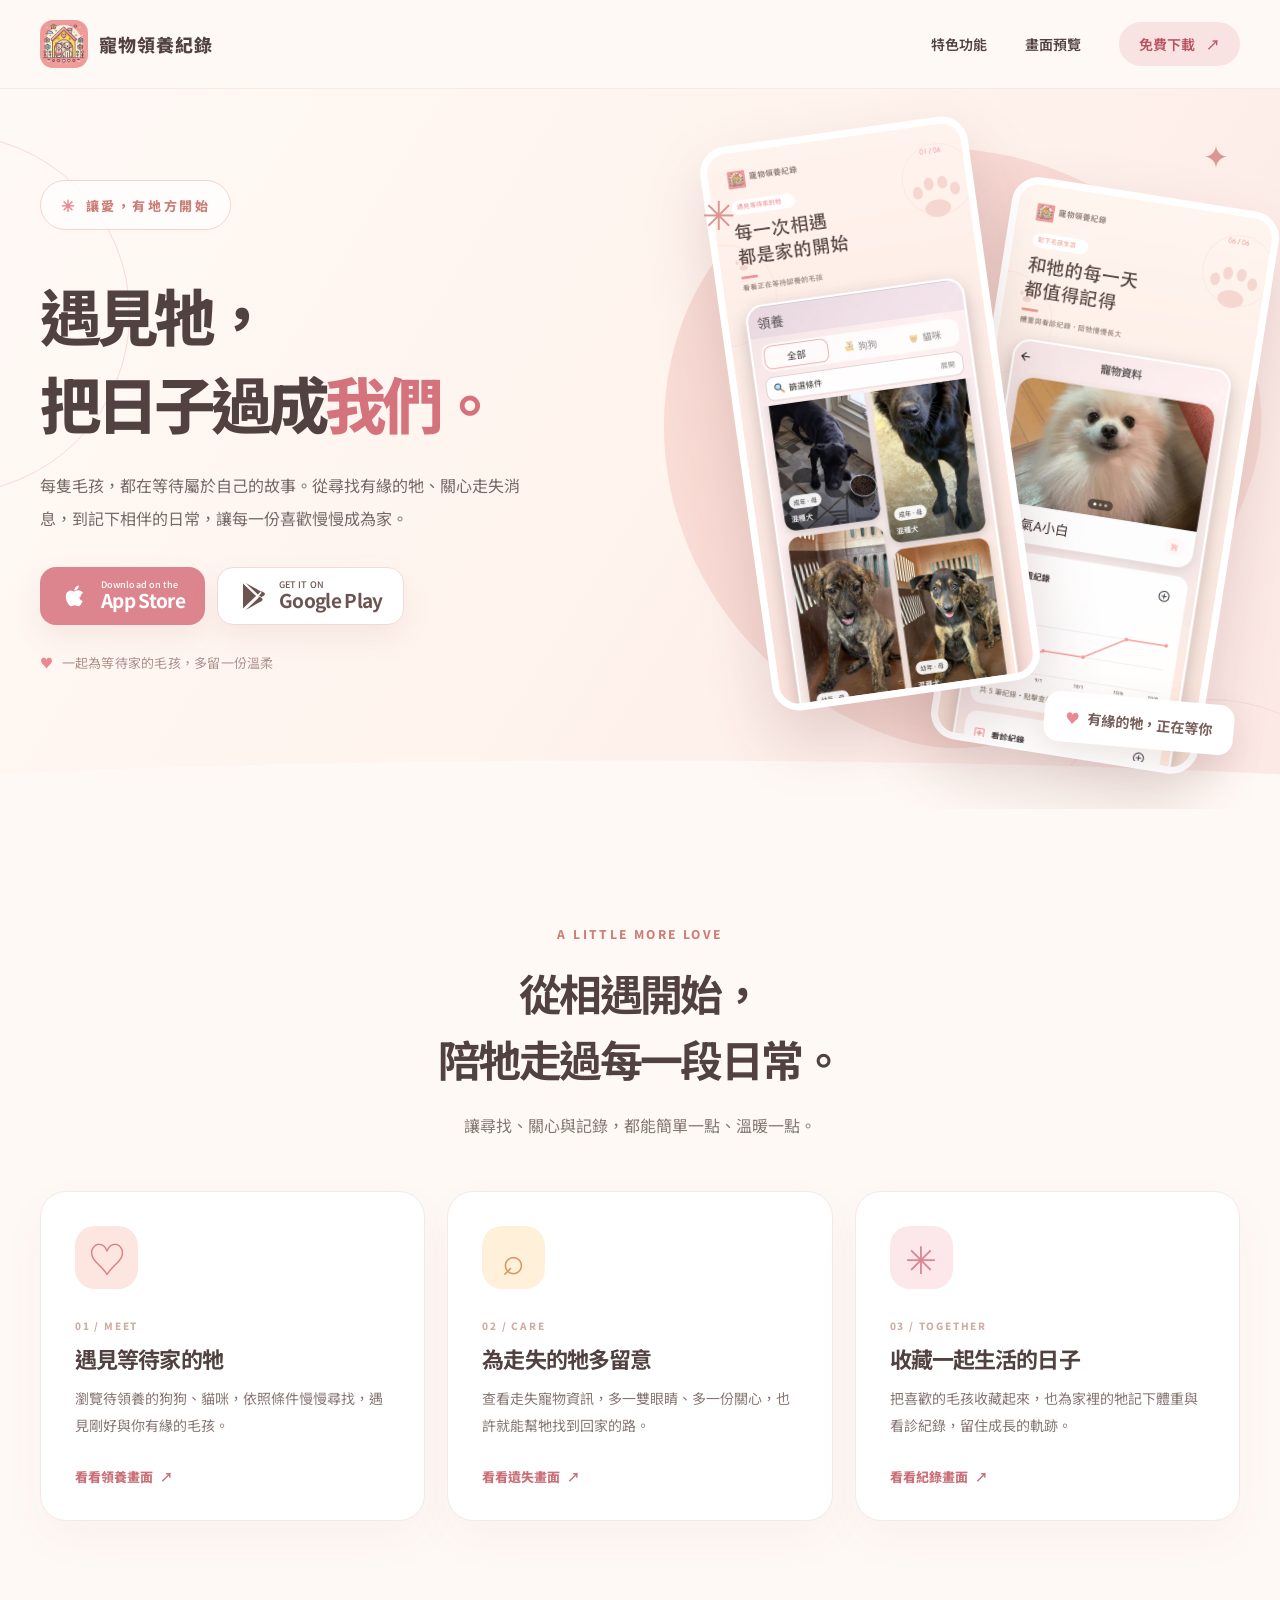
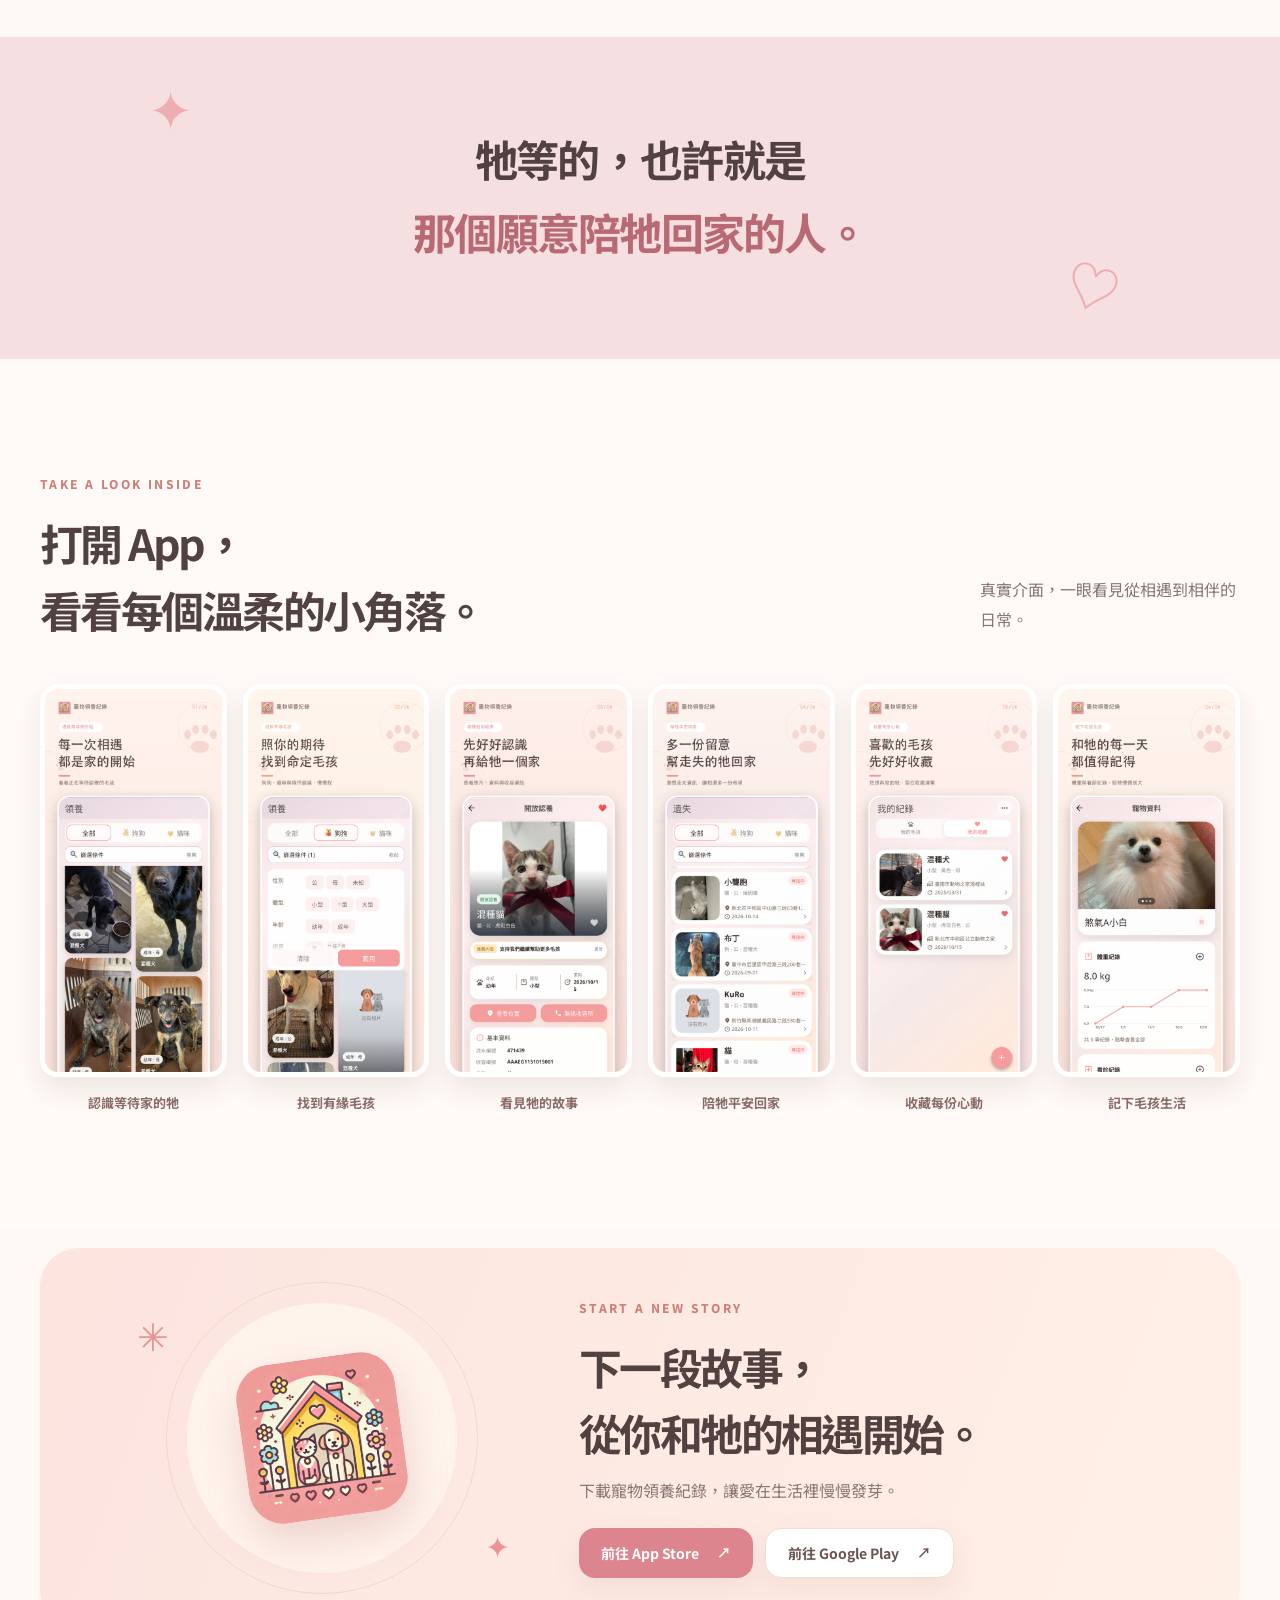
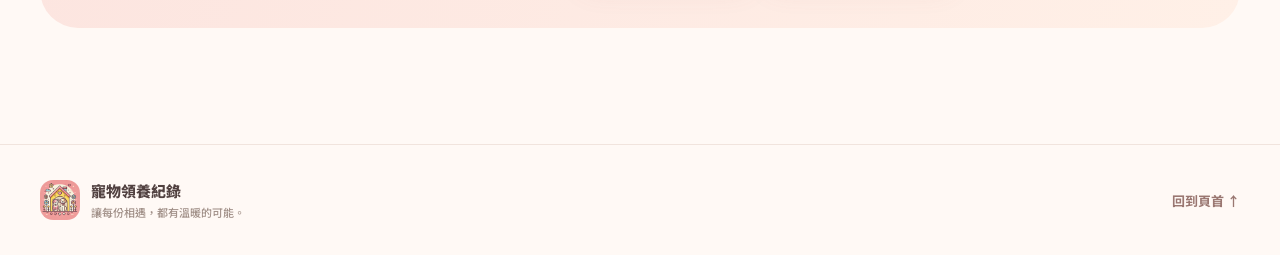
==== index.html @ 04b4cad6 "feat: 落地頁完成." ====
<!doctype html>
<html lang="zh-Hant">
  <head>
    <meta charset="utf-8">
    <meta name="viewport" content="width=device-width, initial-scale=1">
    <meta name="theme-color" content="#fff8f4">
    <meta name="description" content="寵物領養紀錄，陪你認識等待家的毛孩、留意遺失資訊，也記下與毛孩一起生活的每一天。">
    <meta property="og:type" content="website">
    <meta property="og:locale" content="zh_TW">
    <meta property="og:title" content="寵物領養紀錄｜遇見牠，把日子過成我們">
    <meta property="og:description" content="從遇見、認養，到一起生活。陪每隻毛孩找到溫暖的家。">
    <meta property="og:url" content="https://qn5566.github.io/newAdoptPet/">
    <meta property="og:image" content="https://qn5566.github.io/newAdoptPet/res/store_screenshots/google_play/01_%E9%81%87%E8%A6%8B%E7%AD%89%E5%BE%85%E5%AE%B6%E7%9A%84%E7%89%A0.png">
    <meta name="twitter:card" content="summary_large_image">
    <link rel="icon" href="res/app_icon.png">
    <link rel="stylesheet" href="style.css">
    <title>寵物領養紀錄｜遇見牠，把日子過成我們</title>
  </head>
  <body>
    <a class="skip-link" href="#main">跳至主要內容</a>
    <header class="site-header">
      <div class="container header-inner">
        <a class="brand" href="#top" aria-label="寵物領養紀錄，回到頁首">
          <img src="res/app_icon.png" width="48" height="48" alt="">
          <span>寵物領養紀錄</span>
        </a>
        <nav class="site-nav" aria-label="主要選單">
          <a href="#features">特色功能</a>
          <a href="#preview">畫面預覽</a>
          <a class="nav-download" href="#download">免費下載 <span aria-hidden="true">↗</span></a>
        </nav>
      </div>
    </header>

    <main id="main">
      <section class="hero" id="top" aria-labelledby="hero-title">
        <div class="hero-orbit orbit-one" aria-hidden="true"></div>
        <div class="hero-orbit orbit-two" aria-hidden="true"></div>
        <div class="container hero-grid">
          <div class="hero-copy">
            <p class="eyebrow"><span class="eyebrow-star" aria-hidden="true">✳</span> 讓愛，有地方開始</p>
            <h1 id="hero-title">遇見牠，<br>把日子過成<span>我們。</span></h1>
            <p class="hero-description">每隻毛孩，都在等待屬於自己的故事。從尋找有緣的牠、關心走失消息，到記下相伴的日常，讓每一份喜歡慢慢成為家。</p>
            <div class="store-buttons" aria-label="下載 App">
              <a class="store-button store-button-primary" href="https://apps.apple.com/us/app/id6737406473" target="_blank" rel="noopener noreferrer" aria-label="前往 App Store 下載寵物領養紀錄">
                <svg viewBox="0 0 24 24" aria-hidden="true"><path d="M16.4 12.8c0-2.3 1.9-3.4 2-3.5-1.1-1.6-2.8-1.8-3.4-1.8-1.4-.2-2.7.9-3.4.9s-1.7-.9-2.8-.9c-1.4 0-2.7.8-3.4 1.9-1.5 2.6-.4 6.5 1 8.6.7 1 1.4 2.1 2.5 2.1s1.5-.7 2.8-.7 1.6.7 2.8.7 1.8-.9 2.5-2a8.7 8.7 0 0 0 1.1-2.1c-1.9-.8-2.7-2-2.7-3.2ZM14.1 6.3c.6-.7 1.1-1.7 1-2.7-.9 0-2 .6-2.6 1.3-.6.7-1.1 1.7-1 2.6 1 .1 2-.5 2.6-1.2Z"/></svg>
                <span><small>Download on the</small><strong>App Store</strong></span>
              </a>
              <a class="store-button store-button-secondary" href="https://play.google.com/store/apps/details?id=com.meetstudio.app.adoptpet" target="_blank" rel="noopener noreferrer" aria-label="前往 Google Play 下載寵物領養紀錄">
                <svg viewBox="0 0 24 24" aria-hidden="true"><path d="m4 2 10.5 10L4 22V2Zm11.8 8.8 2.5-2.4L6.2 1.5l9.6 9.3Zm.8 2.4-2.8 2.7-7.6 7.3 12.1-6.9c1.8-1 1.8-2.2 0-3.2l-1.7-.9Zm2-3.5-1.7 1.6 1.7 1.6 2.1-1.2c1.2-.7 1.2-1.8 0-2.5l-2.1-1.2Z"/></svg>
                <span><small>GET IT ON</small><strong>Google Play</strong></span>
              </a>
            </div>
            <p class="hero-note"><span aria-hidden="true">♥</span> 一起為等待家的毛孩，多留一份溫柔</p>
          </div>
          <div class="hero-visual" aria-label="寵物領養紀錄 App 畫面展示">
            <div class="hero-blob" aria-hidden="true"></div>
            <div class="hero-sparkle sparkle-one" aria-hidden="true">✳</div>
            <div class="hero-sparkle sparkle-two" aria-hidden="true">✦</div>
            <div class="hero-screen hero-screen-back">
              <img src="res/store_screenshots/google_play/06_記下毛孩生活.png" width="1080" height="2340" alt="寵物資料與體重紀錄畫面" fetchpriority="low">
            </div>
            <div class="hero-screen hero-screen-front">
              <img src="res/store_screenshots/google_play/01_遇見等待家的牠.png" width="1080" height="2340" alt="待領養毛孩列表畫面" fetchpriority="high">
            </div>
            <div class="hero-badge"><span aria-hidden="true">♥</span> 有緣的牠，正在等你</div>
          </div>
        </div>
        <div class="hero-bottom" aria-hidden="true"></div>
      </section>

      <section class="intro section-pad" id="features" aria-labelledby="features-title">
        <div class="container">
          <div class="section-heading">
            <p class="section-kicker">A LITTLE MORE LOVE</p>
            <h2 id="features-title">從相遇開始，<br>陪牠走過每一段日常。</h2>
            <p>讓尋找、關心與記錄，都能簡單一點、溫暖一點。</p>
          </div>
          <div class="feature-grid">
            <article class="feature-card">
              <div class="feature-icon icon-peach" aria-hidden="true">♡</div>
              <span class="feature-number">01 / MEET</span>
              <h3>遇見等待家的牠</h3>
              <p>瀏覽待領養的狗狗、貓咪，依照條件慢慢尋找，遇見剛好與你有緣的毛孩。</p>
              <a href="#preview">看看領養畫面 <span aria-hidden="true">↗</span></a>
            </article>
            <article class="feature-card">
              <div class="feature-icon icon-yellow" aria-hidden="true">⌕</div>
              <span class="feature-number">02 / CARE</span>
              <h3>為走失的牠多留意</h3>
              <p>查看走失寵物資訊，多一雙眼睛、多一份關心，也許就能幫牠找到回家的路。</p>
              <a href="#preview">看看遺失畫面 <span aria-hidden="true">↗</span></a>
            </article>
            <article class="feature-card">
              <div class="feature-icon icon-pink" aria-hidden="true">✳</div>
              <span class="feature-number">03 / TOGETHER</span>
              <h3>收藏一起生活的日子</h3>
              <p>把喜歡的毛孩收藏起來，也為家裡的牠記下體重與看診紀錄，留住成長的軌跡。</p>
              <a href="#preview">看看紀錄畫面 <span aria-hidden="true">↗</span></a>
            </article>
          </div>
        </div>
      </section>

      <section class="quote-section" aria-label="關於毛孩的心意">
        <div class="container quote-inner">
          <span class="quote-sparkle" aria-hidden="true">✦</span>
          <p>牠等的，也許就是<br><em>那個願意陪牠回家的人。</em></p>
          <span class="quote-heart" aria-hidden="true">♡</span>
        </div>
      </section>

      <section class="preview section-pad" id="preview" aria-labelledby="preview-title">
        <div class="container">
          <div class="preview-heading">
            <div>
              <p class="section-kicker">TAKE A LOOK INSIDE</p>
              <h2 id="preview-title">打開 App，<br>看看每個溫柔的小角落。</h2>
            </div>
            <p>真實介面，一眼看見從相遇到相伴的日常。</p>
          </div>
          <div class="preview-grid">
            <figure><img src="res/store_screenshots/google_play/01_遇見等待家的牠.png" width="1080" height="2340" alt="領養列表展示畫面" loading="lazy"><figcaption>認識等待家的牠</figcaption></figure>
            <figure><img src="res/store_screenshots/google_play/02_找到有緣毛孩.png" width="1080" height="2340" alt="領養條件篩選展示畫面" loading="lazy"><figcaption>找到有緣毛孩</figcaption></figure>
            <figure><img src="res/store_screenshots/google_play/03_認識牠的故事.png" width="1080" height="2340" alt="待領養貓咪詳情展示畫面" loading="lazy"><figcaption>看見牠的故事</figcaption></figure>
            <figure><img src="res/store_screenshots/google_play/04_陪牠平安回家.png" width="1080" height="2340" alt="遺失寵物列表展示畫面" loading="lazy"><figcaption>陪牠平安回家</figcaption></figure>
            <figure><img src="res/store_screenshots/google_play/05_收藏每份心動.png" width="1080" height="2340" alt="我的收藏展示畫面" loading="lazy"><figcaption>收藏每份心動</figcaption></figure>
            <figure><img src="res/store_screenshots/google_play/06_記下毛孩生活.png" width="1080" height="2340" alt="毛孩生活紀錄展示畫面" loading="lazy"><figcaption>記下毛孩生活</figcaption></figure>
          </div>
        </div>
      </section>

      <section class="download section-pad" id="download" aria-labelledby="download-title">
        <div class="container download-card">
          <div class="download-art" aria-hidden="true"><img src="res/app_icon.png" width="160" height="160" alt=""><span class="art-flower flower-one">✳</span><span class="art-flower flower-two">✦</span></div>
          <div class="download-copy">
            <p class="section-kicker">START A NEW STORY</p>
            <h2 id="download-title">下一段故事，<br>從你和牠的相遇開始。</h2>
            <p>下載寵物領養紀錄，讓愛在生活裡慢慢發芽。</p>
            <div class="store-buttons">
              <a class="store-button store-button-primary" href="https://apps.apple.com/us/app/id6737406473" target="_blank" rel="noopener noreferrer">前往 App Store <span aria-hidden="true">↗</span></a>
              <a class="store-button store-button-secondary" href="https://play.google.com/store/apps/details?id=com.meetstudio.app.adoptpet" target="_blank" rel="noopener noreferrer">前往 Google Play <span aria-hidden="true">↗</span></a>
            </div>
          </div>
        </div>
      </section>
    </main>

    <footer class="site-footer">
      <div class="container footer-inner">
        <div class="footer-brand"><img src="res/app_icon.png" width="40" height="40" alt=""><span>寵物領養紀錄<small>讓每份相遇，都有溫暖的可能。</small></span></div>
        <a href="#top">回到頁首 ↑</a>
      </div>
    </footer>
  </body>
</html>
---- style.css ----
@import url('https://fonts.googleapis.com/css2?family=Noto+Sans+TC:wght@400;500;600;700;800&display=swap');

:root {
  color-scheme: light;
  --ink: #514140;
  --muted: #877774;
  --pink: #e98992;
  --pink-dark: #d5737d;
  --cream: #fff9f5;
  --line: #f1e4dd;
  font-family: 'Noto Sans TC', 'PingFang TC', 'Microsoft JhengHei', sans-serif;
  scroll-behavior: smooth;
}

* { box-sizing: border-box; }
body { margin: 0; background: var(--cream); color: var(--ink); }
img { max-width: 100%; display: block; }
a { color: inherit; text-decoration: none; }
a:focus-visible { outline: 3px solid var(--pink-dark); outline-offset: 5px; border-radius: 5px; }
button, a { -webkit-tap-highlight-color: transparent; }
::selection { background: #f8c9c8; color: var(--ink); }
.container { width: min(100% - 56px, 1200px); margin-inline: auto; }
.skip-link { position: absolute; z-index: 100; top: -80px; left: 20px; padding: 12px 18px; background: #fff; }
.skip-link:focus { top: 14px; }

.site-header { position: relative; z-index: 5; background: #fff9f5; border-bottom: 1px solid #f7e9e3; }
.header-inner { min-height: 88px; display: flex; align-items: center; justify-content: space-between; gap: 20px; }
.brand, .site-nav, .footer-brand { display: flex; align-items: center; }
.brand { gap: 11px; font-size: 18px; font-weight: 800; letter-spacing: .05em; }
.brand img, .footer-brand img { border-radius: 13px; }
.site-nav { gap: 38px; font-size: 14px; font-weight: 600; }
.site-nav > a:not(.nav-download):hover, .site-footer a:hover { color: var(--pink-dark); }
.nav-download { padding: 12px 20px; background: #f9e2e2; border-radius: 999px; color: #b95362; transition: background .2s, transform .2s; }
.nav-download:hover { background: #f5cdcf; transform: translateY(-2px); }
.nav-download span { margin-left: 8px; }

.hero { position: relative; overflow: hidden; background: linear-gradient(122deg, #fff9f5 0%, #fff4ee 48%, #fce8e5 100%); }
.hero-grid { position: relative; z-index: 1; display: grid; grid-template-columns: minmax(0, 1.04fr) minmax(0, .96fr); gap: 32px; min-height: 720px; align-items: center; }
.hero-copy { padding: 64px 0 110px; }
.eyebrow, .section-kicker { font-size: 13px; font-weight: 800; letter-spacing: .2em; color: #cb7f78; }
.eyebrow { display: inline-flex; align-items: center; gap: 9px; padding: 12px 20px; border: 1px solid #f4d5ca; border-radius: 999px; background: rgba(255,255,255,.75); }
.eyebrow-star { font-size: 16px; color: var(--pink); }
h1, h2, h3, p { margin-top: 0; }
.hero h1 { margin: 28px 0 23px; font-size: clamp(48px, 4.8vw, 72px); line-height: 1.42; letter-spacing: -.065em; font-weight: 800; }
.hero h1 span { color: var(--pink-dark); }
.hero-description { max-width: 500px; margin-bottom: 32px; color: #786966; font-size: 16px; line-height: 2.05; }
.store-buttons { display: flex; flex-wrap: wrap; align-items: center; gap: 12px; }
.store-button { min-height: 58px; display: inline-flex; align-items: center; justify-content: center; gap: 11px; padding: 9px 20px; border-radius: 16px; font-size: 15px; font-weight: 700; white-space: nowrap; box-shadow: 0 12px 28px rgba(168, 100, 95, .10); transition: transform .2s, box-shadow .2s, background .2s; }
.store-button:hover { transform: translateY(-3px); box-shadow: 0 17px 30px rgba(168, 100, 95, .17); }
.store-button svg { width: 30px; height: 30px; fill: currentColor; }
.store-button span { display: grid; text-align: left; line-height: 1.08; }
.store-button small { font-size: 9px; font-weight: 500; letter-spacing: .01em; }
.store-button strong { font-size: 19px; letter-spacing: -.035em; }
.store-button-primary { background: #dd858e; color: white; }
.store-button-primary:hover { background: #cc737d; }
.store-button-secondary { background: #fff; border: 1px solid #f0dcd4; color: #6c5551; }
.store-button-secondary:hover { background: #fff7f3; }
.hero-note { margin: 28px 0 0; color: #ac918b; font-size: 13px; letter-spacing: .02em; }
.hero-note span { color: var(--pink); margin-right: 5px; }
.hero-visual { position: relative; height: 720px; }
.hero-blob { position: absolute; width: 590px; height: 590px; left: -4%; top: 62px; border-radius: 49% 51% 43% 57% / 46% 39% 61% 54%; background: #f7d5ce; opacity: .75; transform: rotate(18deg); }
.hero-screen { position: absolute; width: 270px; overflow: hidden; background: #fff; border: 7px solid #fff; border-radius: 27px; box-shadow: 0 30px 65px rgba(113, 67, 63, .2); }
.hero-screen img { width: 100%; height: auto; }
.hero-screen-front { left: 10%; top: 40px; transform: rotate(-8deg); }
.hero-screen-back { right: 0; top: 102px; transform: rotate(9deg); }
.hero-badge { position: absolute; right: 1%; bottom: 61px; z-index: 2; padding: 15px 21px; border-radius: 15px; background: white; box-shadow: 0 12px 35px rgba(110, 69, 65, .13); color: #78615c; font-size: 14px; font-weight: 700; transform: rotate(5deg); }
.hero-badge span { color: var(--pink); margin-right: 5px; }
.hero-sparkle { position: absolute; z-index: 2; color: #dc9792; }
.sparkle-one { left: 4%; top: 95px; font-size: 40px; }
.sparkle-two { right: 2%; top: 43px; font-size: 31px; }
.hero-orbit { position: absolute; width: 360px; height: 360px; border: 1px solid #f7dcd4; border-radius: 50%; }
.orbit-one { top: 45px; left: -230px; }
.orbit-two { bottom: -250px; right: -110px; }
.hero-bottom { position: absolute; bottom: -1px; left: 0; width: 100%; height: 55px; background: var(--cream); clip-path: ellipse(72% 90% at 50% 100%); }

.section-pad { padding: 116px 0; }
.section-heading { text-align: center; margin-bottom: 51px; }
.section-kicker { margin-bottom: 17px; font-size: 12px; }
.section-heading h2, .preview-heading h2, .download h2 { font-size: clamp(32px, 3.35vw, 48px); line-height: 1.55; letter-spacing: -.06em; margin-bottom: 18px; }
.section-heading > p:last-child, .preview-heading > p, .download-copy > p:not(.section-kicker) { color: var(--muted); font-size: 16px; line-height: 1.9; }
.feature-grid { display: grid; grid-template-columns: repeat(3, 1fr); gap: 22px; }
.feature-card { display: flex; flex-direction: column; align-items: flex-start; min-height: 330px; padding: 34px; background: white; border: 1px solid #f4eae5; border-radius: 26px; box-shadow: 0 18px 46px rgba(112, 74, 63, .045); transition: transform .25s, box-shadow .25s; }
.feature-card:hover { transform: translateY(-6px); box-shadow: 0 24px 44px rgba(112, 74, 63, .1); }
.feature-icon { width: 63px; height: 63px; display: grid; place-items: center; border-radius: 20px; font-size: 38px; line-height: 1; }
.icon-peach { background: #fce6df; color: #d98083; }
.icon-yellow { background: #fff0d9; color: #d89560; }
.icon-pink { background: #fce7ea; color: #db8794; }
.feature-number { margin-top: 29px; color: #ceaca1; font-size: 10px; font-weight: 800; letter-spacing: .18em; }
.feature-card h3 { margin: 9px 0 11px; font-size: 22px; letter-spacing: -.04em; }
.feature-card p { margin: 0 0 19px; color: var(--muted); font-size: 14px; line-height: 1.9; }
.feature-card a { margin-top: auto; color: #c97179; font-size: 13px; font-weight: 800; }
.feature-card a:hover { text-decoration: underline; }
.feature-card a span { margin-left: 4px; }

.quote-section { overflow: hidden; background: #f6dfe0; }
.quote-inner { position: relative; padding: 85px 0 91px; text-align: center; }
.quote-inner p { margin: 0; font-size: clamp(29px, 3.5vw, 43px); font-weight: 700; line-height: 1.7; letter-spacing: -.04em; }
.quote-inner em { color: #b86973; font-style: normal; }
.quote-sparkle, .quote-heart { position: absolute; font-size: 54px; color: rgba(232, 143, 148, .62); }
.quote-sparkle { left: 9%; top: 30px; }
.quote-heart { right: 10%; bottom: 35px; transform: rotate(18deg); }

.preview { background: #fffaf7; }
.preview-heading { display: flex; align-items: end; justify-content: space-between; gap: 30px; margin-bottom: 42px; }
.preview-heading h2 { margin-bottom: 0; }
.preview-heading > p { max-width: 260px; margin-bottom: 8px; }
.preview-grid { display: grid; grid-template-columns: repeat(6, minmax(0, 1fr)); gap: 16px; }
.preview-grid figure { min-width: 0; margin: 0; }
.preview-grid img { width: 100%; height: auto; border: 5px solid white; border-radius: 18px; box-shadow: 0 13px 26px rgba(94, 61, 58, .1); transition: transform .25s; }
.preview-grid figure:hover img { transform: translateY(-7px); }
.preview-grid figcaption { padding: 16px 4px 0; text-align: center; font-size: 13px; font-weight: 700; color: #8c6c67; }

.download { padding-top: 20px; }
.download-card { display: grid; grid-template-columns: .82fr 1.18fr; align-items: center; gap: 55px; min-height: 380px; padding: 44px 80px; border-radius: 38px; background: linear-gradient(110deg, #fce4df, #fff0e7); overflow: hidden; }
.download-art { position: relative; display: grid; place-items: center; height: 270px; }
.download-art::before { content: ''; position: absolute; width: 270px; height: 270px; background: #fff4ec; border-radius: 50%; }
.download-art::after { content: ''; position: absolute; width: 310px; height: 310px; border: 1px solid #f8d4c9; border-radius: 50%; }
.download-art img { position: relative; z-index: 1; width: 160px; border-radius: 35px; box-shadow: 0 18px 40px rgba(171, 93, 91, .22); transform: rotate(-8deg); }
.art-flower { position: absolute; z-index: 2; color: #e79596; }
.flower-one { top: 4px; left: 17px; font-size: 38px; }
.flower-two { right: 14px; bottom: 6px; font-size: 30px; }
.download h2 { margin-bottom: 10px; }
.download-copy > p:not(.section-kicker) { margin-bottom: 22px; }
.download .store-button { min-height: 50px; padding-inline: 22px; font-size: 14px; }
.download .store-button span { margin-left: 7px; }
.site-footer { border-top: 1px solid var(--line); background: #fff9f5; }
.footer-inner { display: flex; justify-content: space-between; align-items: center; gap: 30px; min-height: 110px; }
.footer-brand { gap: 11px; font-size: 15px; font-weight: 800; }
.footer-brand span { display: grid; }
.footer-brand small { color: #a29189; font-size: 11px; font-weight: 500; margin-top: 3px; }
.site-footer a { color: #9a7771; font-size: 13px; font-weight: 700; }

@media (max-width: 1000px) {
  .hero-grid { grid-template-columns: 1fr 1fr; gap: 8px; }
  .hero-screen { width: 230px; }
  .hero-screen-front { left: 0; }
  .hero-screen-back { right: -2%; }
  .hero-blob { width: 470px; height: 470px; top: 110px; }
  .hero-badge { right: 0; bottom: 125px; }
  .preview-grid { grid-template-columns: repeat(3, minmax(0, 1fr)); row-gap: 32px; }
}

@media (max-width: 700px) {
  .container { width: min(100% - 40px, 520px); }
  .header-inner { min-height: 72px; }
  .brand { font-size: 15px; }
  .brand img { width: 40px; height: 40px; }
  .site-nav { gap: 0; }
  .site-nav > a:not(.nav-download) { display: none; }
  .nav-download { padding: 10px 14px; font-size: 12px; }
  .hero-grid { display: block; min-height: 0; }
  .hero-copy { padding: 44px 0 8px; }
  .hero h1 { margin: 22px 0 18px; font-size: clamp(41px, 9vw, 56px); }
  .hero-description { font-size: 14px; line-height: 1.95; }
  .store-button { min-height: 55px; padding: 8px 16px; }
  .store-button strong { font-size: 17px; }
  .store-button svg { width: 27px; height: 27px; }
  .hero-note { margin-top: 22px; }
  .hero-visual { height: 490px; margin-top: 0; }
  .hero-blob { width: 420px; height: 420px; left: 50%; top: 28px; transform: translateX(-50%) rotate(18deg); }
  .hero-screen { width: min(48vw, 222px); border-width: 5px; border-radius: 22px; }
  .hero-screen-front { top: 24px; left: 10%; }
  .hero-screen-back { top: 70px; right: 9%; }
  .hero-badge { bottom: 40px; right: 5%; padding: 12px 15px; font-size: 12px; }
  .sparkle-one { top: 9px; left: 5%; }
  .sparkle-two { top: 25px; right: 6%; }
  .section-pad { padding: 74px 0; }
  .section-heading { margin-bottom: 32px; }
  .section-heading h2, .preview-heading h2, .download h2 { font-size: clamp(29px, 7vw, 38px); }
  .section-heading > p:last-child, .preview-heading > p { font-size: 14px; }
  .feature-grid { grid-template-columns: 1fr; gap: 14px; }
  .feature-card { min-height: 0; padding: 26px; }
  .feature-number { margin-top: 19px; }
  .feature-card h3 { font-size: 20px; }
  .quote-inner { padding: 65px 0; }
  .quote-sparkle { left: 0; top: 14px; }
  .quote-heart { right: 2%; bottom: 12px; }
  .preview-heading { display: block; }
  .preview-heading > p { max-width: none; margin: 14px 0 0; }
  .preview-grid { display: flex; gap: 17px; overflow-x: auto; padding: 10px 5px 25px; margin-inline: -5px; scroll-snap-type: x mandatory; scrollbar-color: #e8b7b6 transparent; }
  .preview-grid figure { flex: 0 0 min(58vw, 220px); scroll-snap-align: center; }
  .preview-grid img { border-radius: 17px; }
  .download { padding-top: 0; }
  .download-card { display: flex; flex-direction: column; gap: 0; padding: 25px 27px 34px; border-radius: 28px; }
  .download-art { width: 100%; height: 210px; }
  .download-art::before { width: 190px; height: 190px; }
  .download-art::after { width: 225px; height: 225px; }
  .download-art img { width: 120px; }
  .download-copy { width: 100%; }
  .download .store-buttons { gap: 9px; }
  .download .store-button { width: 100%; }
  .footer-inner { min-height: 100px; }
}

@media (max-width: 390px) {
  .store-buttons { gap: 9px; }
  .hero .store-button { min-height: 50px; padding-inline: 12px; gap: 7px; }
  .hero .store-button svg { width: 24px; height: 24px; }
  .hero .store-button strong { font-size: 15px; }
  .hero-screen-front { left: 4%; }
  .hero-screen-back { right: 4%; }
}

@media (prefers-reduced-motion: reduce) {
  :root { scroll-behavior: auto; }
  *, *::before, *::after { transition-duration: .01ms !important; animation-duration: .01ms !important; }
}
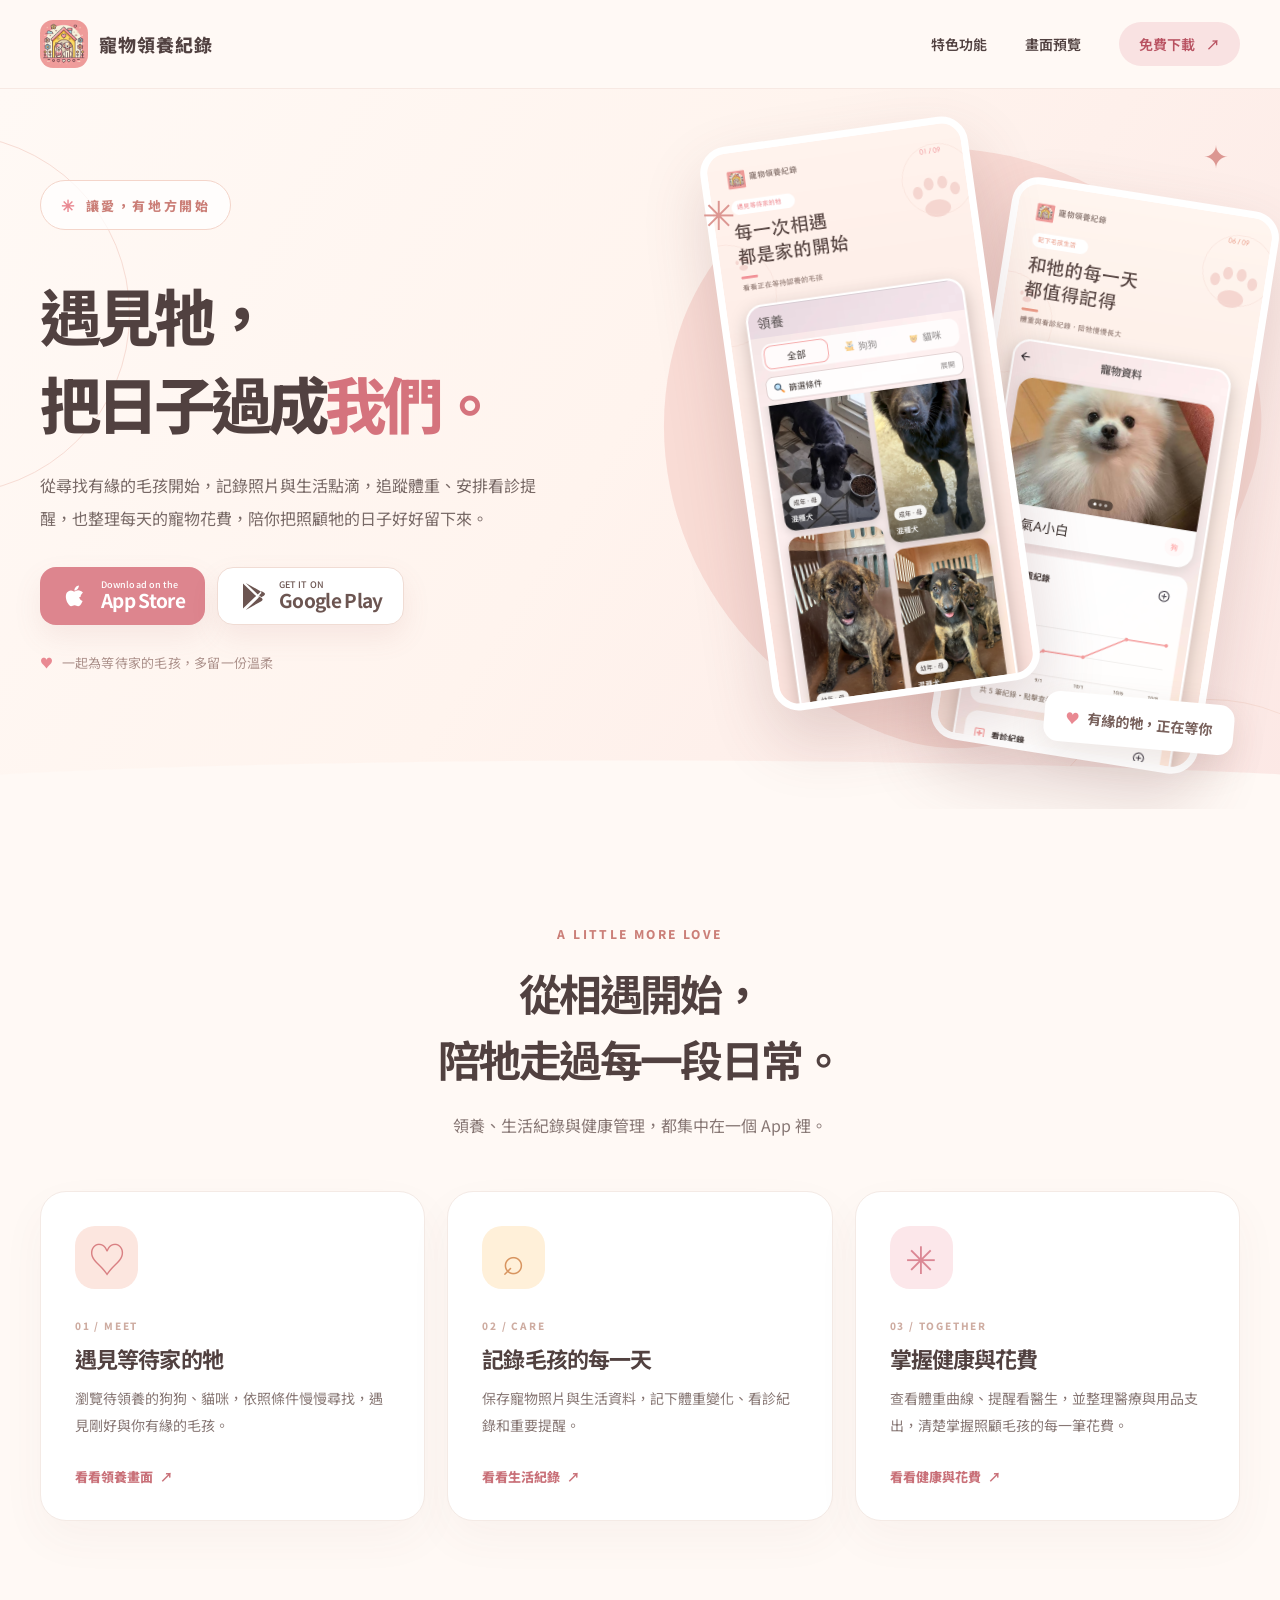
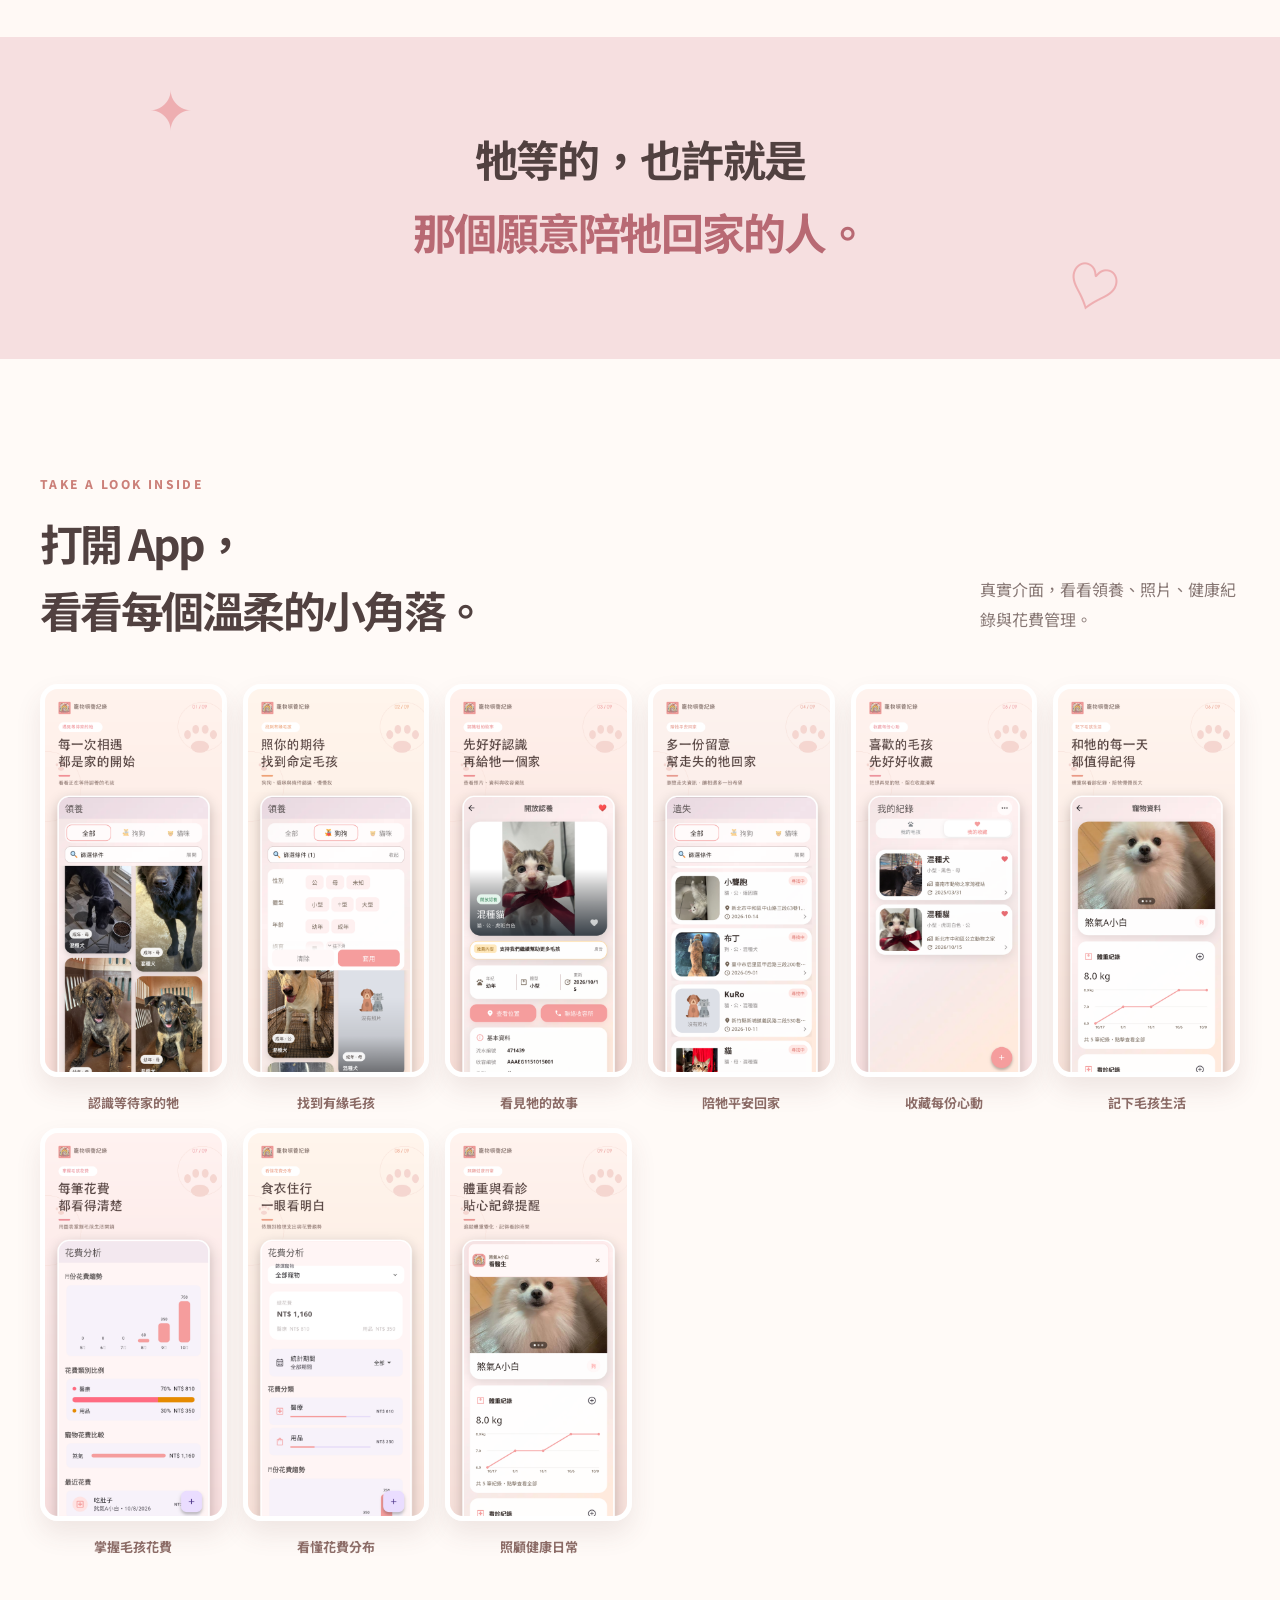
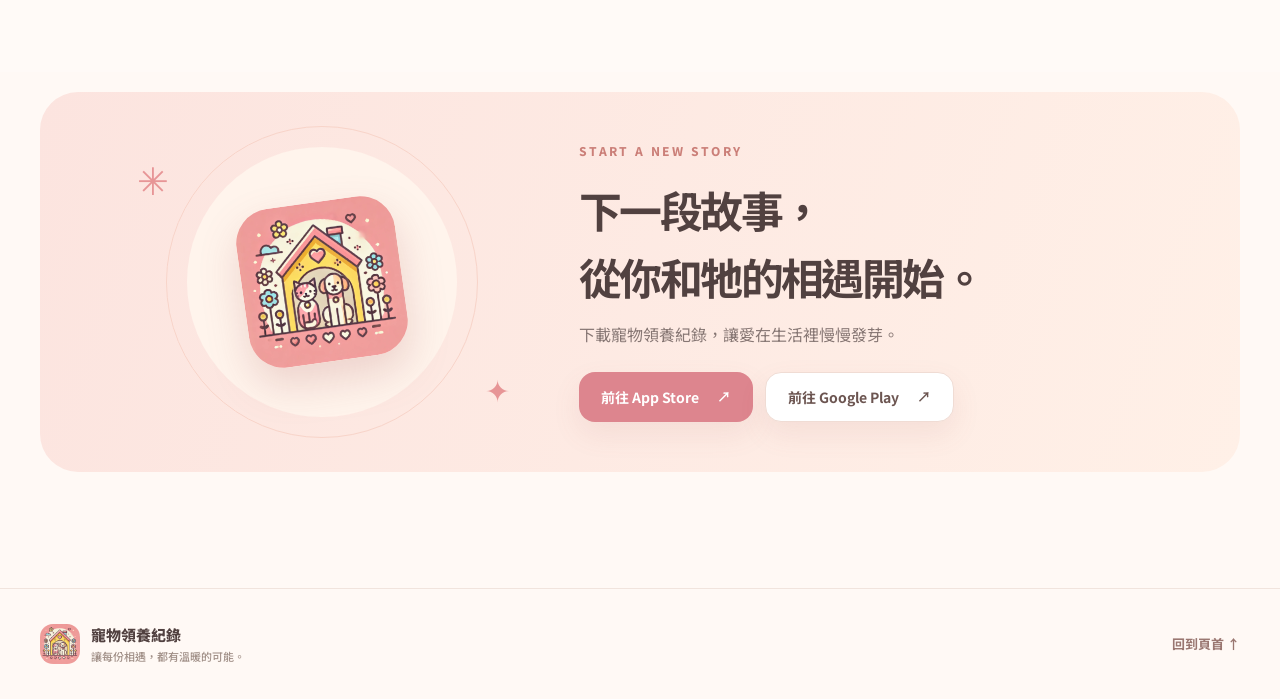
==== commit 6ed02f75: "feat: 更新落地頁面." ====
--- a/index.html
+++ b/index.html
@@ -4,11 +4,11 @@
     <meta charset="utf-8">
     <meta name="viewport" content="width=device-width, initial-scale=1">
     <meta name="theme-color" content="#fff8f4">
-    <meta name="description" content="寵物領養紀錄，陪你認識等待家的毛孩、留意遺失資訊，也記下與毛孩一起生活的每一天。">
+    <meta name="description" content="寵物領養紀錄 App，尋找可愛毛孩、保存寵物照片，記錄體重、看診提醒與日常花費。">
     <meta property="og:type" content="website">
     <meta property="og:locale" content="zh_TW">
     <meta property="og:title" content="寵物領養紀錄｜遇見牠，把日子過成我們">
-    <meta property="og:description" content="從遇見、認養，到一起生活。陪每隻毛孩找到溫暖的家。">
+    <meta property="og:description" content="從領養相遇到日常照顧，保存照片、追蹤體重、提醒看診，也掌握寵物花費。">
     <meta property="og:url" content="https://qn5566.github.io/newAdoptPet/">
     <meta property="og:image" content="https://qn5566.github.io/newAdoptPet/res/store_screenshots/google_play/01_%E9%81%87%E8%A6%8B%E7%AD%89%E5%BE%85%E5%AE%B6%E7%9A%84%E7%89%A0.png">
     <meta name="twitter:card" content="summary_large_image">
@@ -40,7 +40,7 @@
           <div class="hero-copy">
             <p class="eyebrow"><span class="eyebrow-star" aria-hidden="true">✳</span> 讓愛，有地方開始</p>
             <h1 id="hero-title">遇見牠，<br>把日子過成<span>我們。</span></h1>
-            <p class="hero-description">每隻毛孩，都在等待屬於自己的故事。從尋找有緣的牠、關心走失消息，到記下相伴的日常，讓每一份喜歡慢慢成為家。</p>
+            <p class="hero-description">從尋找有緣的毛孩開始，記錄照片與生活點滴，追蹤體重、安排看診提醒，也整理每天的寵物花費，陪你把照顧牠的日子好好留下來。</p>
             <div class="store-buttons" aria-label="下載 App">
               <a class="store-button store-button-primary" href="https://apps.apple.com/us/app/id6737406473" target="_blank" rel="noopener noreferrer" aria-label="前往 App Store 下載寵物領養紀錄">
                 <svg viewBox="0 0 24 24" aria-hidden="true"><path d="M16.4 12.8c0-2.3 1.9-3.4 2-3.5-1.1-1.6-2.8-1.8-3.4-1.8-1.4-.2-2.7.9-3.4.9s-1.7-.9-2.8-.9c-1.4 0-2.7.8-3.4 1.9-1.5 2.6-.4 6.5 1 8.6.7 1 1.4 2.1 2.5 2.1s1.5-.7 2.8-.7 1.6.7 2.8.7 1.8-.9 2.5-2a8.7 8.7 0 0 0 1.1-2.1c-1.9-.8-2.7-2-2.7-3.2ZM14.1 6.3c.6-.7 1.1-1.7 1-2.7-.9 0-2 .6-2.6 1.3-.6.7-1.1 1.7-1 2.6 1 .1 2-.5 2.6-1.2Z"/></svg>
@@ -74,7 +74,7 @@
           <div class="section-heading">
             <p class="section-kicker">A LITTLE MORE LOVE</p>
             <h2 id="features-title">從相遇開始，<br>陪牠走過每一段日常。</h2>
-            <p>讓尋找、關心與記錄，都能簡單一點、溫暖一點。</p>
+            <p>領養、生活紀錄與健康管理，都集中在一個 App 裡。</p>
           </div>
           <div class="feature-grid">
             <article class="feature-card">
@@ -87,16 +87,16 @@
             <article class="feature-card">
               <div class="feature-icon icon-yellow" aria-hidden="true">⌕</div>
               <span class="feature-number">02 / CARE</span>
-              <h3>為走失的牠多留意</h3>
-              <p>查看走失寵物資訊，多一雙眼睛、多一份關心，也許就能幫牠找到回家的路。</p>
-              <a href="#preview">看看遺失畫面 <span aria-hidden="true">↗</span></a>
+              <h3>記錄毛孩的每一天</h3>
+              <p>保存寵物照片與生活資料，記下體重變化、看診紀錄和重要提醒。</p>
+              <a href="#preview">看看生活紀錄 <span aria-hidden="true">↗</span></a>
             </article>
             <article class="feature-card">
               <div class="feature-icon icon-pink" aria-hidden="true">✳</div>
               <span class="feature-number">03 / TOGETHER</span>
-              <h3>收藏一起生活的日子</h3>
-              <p>把喜歡的毛孩收藏起來，也為家裡的牠記下體重與看診紀錄，留住成長的軌跡。</p>
-              <a href="#preview">看看紀錄畫面 <span aria-hidden="true">↗</span></a>
+              <h3>掌握健康與花費</h3>
+              <p>查看體重曲線、提醒看醫生，並整理醫療與用品支出，清楚掌握照顧毛孩的每一筆花費。</p>
+              <a href="#preview">看看健康與花費 <span aria-hidden="true">↗</span></a>
             </article>
           </div>
         </div>
@@ -117,7 +117,7 @@
               <p class="section-kicker">TAKE A LOOK INSIDE</p>
               <h2 id="preview-title">打開 App，<br>看看每個溫柔的小角落。</h2>
             </div>
-            <p>真實介面，一眼看見從相遇到相伴的日常。</p>
+            <p>真實介面，看看領養、照片、健康紀錄與花費管理。</p>
           </div>
           <div class="preview-grid">
             <figure><img src="res/store_screenshots/google_play/01_遇見等待家的牠.png" width="1080" height="2340" alt="領養列表展示畫面" loading="lazy"><figcaption>認識等待家的牠</figcaption></figure>
@@ -126,6 +126,9 @@
             <figure><img src="res/store_screenshots/google_play/04_陪牠平安回家.png" width="1080" height="2340" alt="遺失寵物列表展示畫面" loading="lazy"><figcaption>陪牠平安回家</figcaption></figure>
             <figure><img src="res/store_screenshots/google_play/05_收藏每份心動.png" width="1080" height="2340" alt="我的收藏展示畫面" loading="lazy"><figcaption>收藏每份心動</figcaption></figure>
             <figure><img src="res/store_screenshots/google_play/06_記下毛孩生活.png" width="1080" height="2340" alt="毛孩生活紀錄展示畫面" loading="lazy"><figcaption>記下毛孩生活</figcaption></figure>
+            <figure><img src="res/store_screenshots/google_play/07_掌握毛孩花費.png" width="1080" height="2340" alt="寵物花費總覽展示畫面" loading="lazy"><figcaption>掌握毛孩花費</figcaption></figure>
+            <figure><img src="res/store_screenshots/google_play/08_看懂花費分布.png" width="1080" height="2340" alt="寵物花費分類展示畫面" loading="lazy"><figcaption>看懂花費分布</figcaption></figure>
+            <figure><img src="res/store_screenshots/google_play/09_照顧健康日常.png" width="1080" height="2340" alt="寵物體重與看診提醒展示畫面" loading="lazy"><figcaption>照顧健康日常</figcaption></figure>
           </div>
         </div>
       </section>
